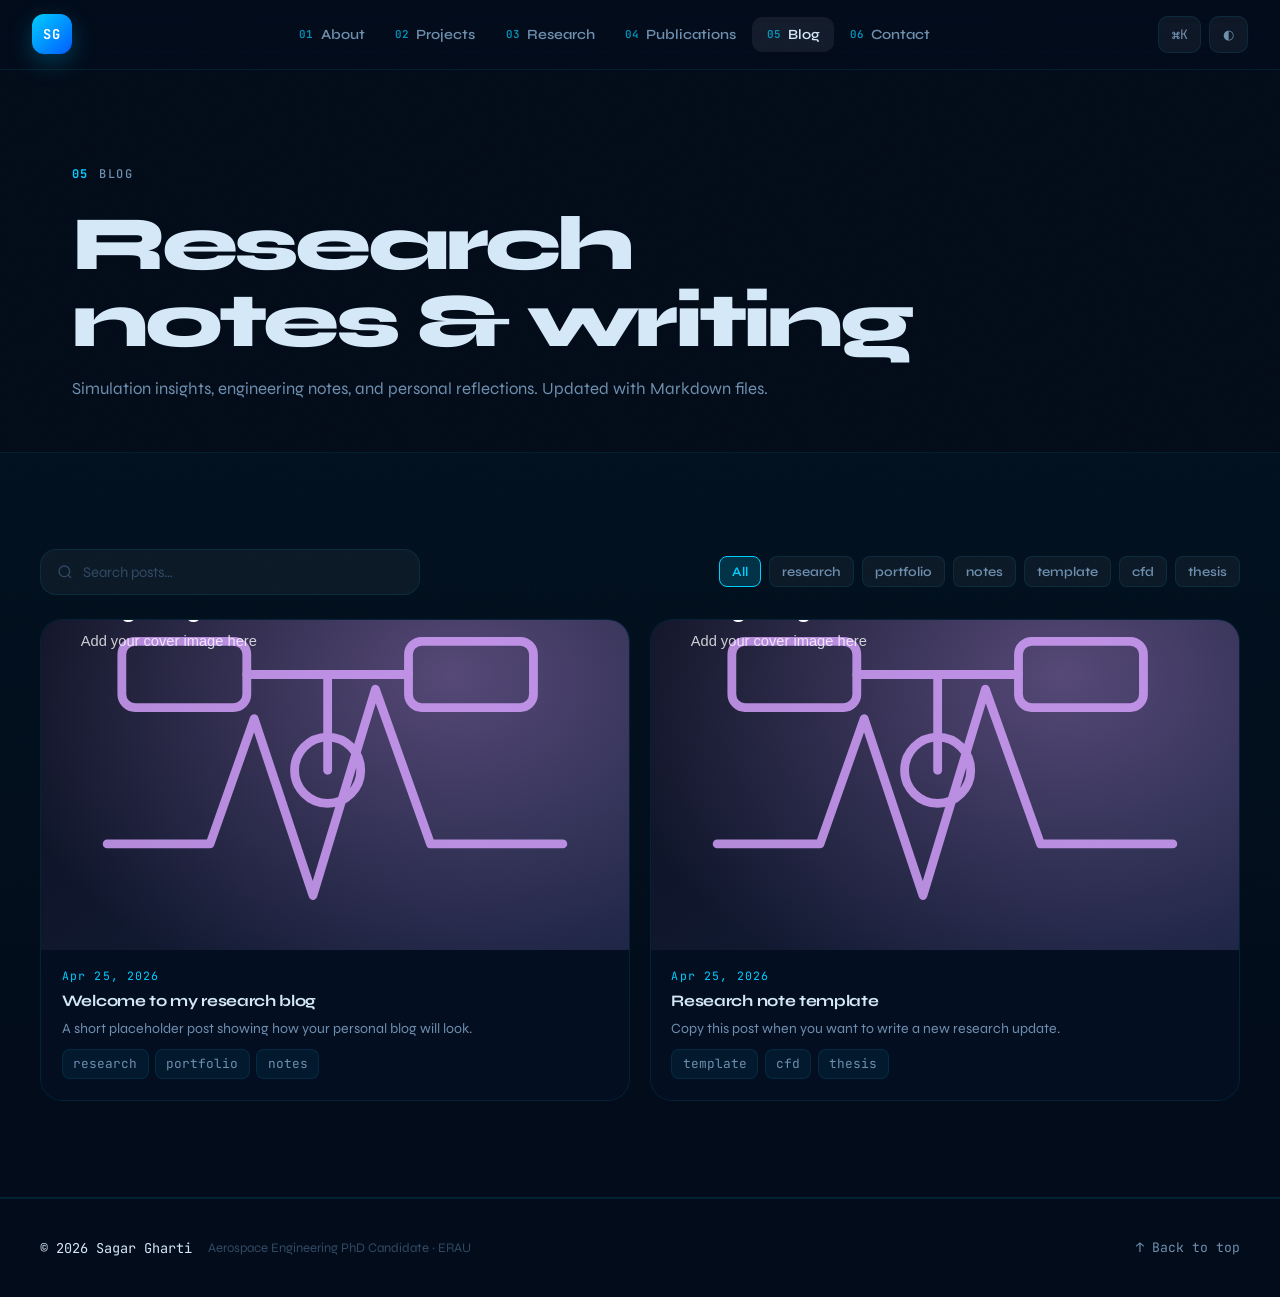
==== blog.html @ 74892731 "Initial portfolio upload" ====
<!doctype html>
<html lang="en">
<head>
  <meta charset="utf-8" />
  <meta name="viewport" content="width=device-width, initial-scale=1" />
  <meta name="description" content="Sagar Gharti – research notes, simulation insights, and engineering writing." />
  <title>Blog | Sagar Gharti</title>
  <link rel="icon" href="assets/images/profile-placeholder.svg" />
  <link rel="preconnect" href="https://fonts.googleapis.com" />
  <link rel="preconnect" href="https://fonts.gstatic.com" crossorigin />
  <link href="https://fonts.googleapis.com/css2?family=Syne:wght@400;600;700;800&family=JetBrains+Mono:wght@400;500;700&display=swap" rel="stylesheet" />
  <link rel="stylesheet" href="styles.css" />
</head>
<body data-page="blog">
  <div class="progress-bar" id="progressBar"></div>
  <canvas class="flow-canvas" id="heroCanvas" aria-hidden="true"></canvas>
  <div class="noise-overlay" aria-hidden="true"></div>

  <header class="site-header" id="top">
    <a class="brand" href="index.html" aria-label="Go to home"><span class="brand-mark">SG</span></a>
    <nav class="nav" id="navMenu" aria-label="Main navigation">
      <a href="index.html#about" class="nav-link"><span class="nav-num">01</span>About</a>
      <a href="index.html#projects" class="nav-link"><span class="nav-num">02</span>Projects</a>
      <a href="index.html#research" class="nav-link"><span class="nav-num">03</span>Research</a>
      <a href="index.html#publications" class="nav-link"><span class="nav-num">04</span>Publications</a>
      <a href="blog.html" class="nav-link active"><span class="nav-num">05</span>Blog</a>
      <a href="index.html#contact" class="nav-link"><span class="nav-num">06</span>Contact</a>
    </nav>
    <div class="header-actions">
      <button class="cmd-btn" id="commandOpen" aria-label="Open command palette">⌘K</button>
      <button class="theme-btn" id="themeToggle" aria-label="Toggle theme">◐</button>
      <button class="menu-button" id="menuButton" aria-label="Open menu"><span></span><span></span><span></span></button>
    </div>
  </header>

  <main>
    <div class="section-pad subhero">
      <div class="section-label reveal"><span class="section-num">05</span><span>Blog</span></div>
      <h1 class="reveal">Research notes &amp; writing</h1>
      <p class="reveal">Simulation insights, engineering notes, and personal reflections. Updated with Markdown files.</p>
    </div>

    <section class="section section-pad section-alt">
      <div class="toolbar reveal">
        <label class="search-box">
          <svg width="16" height="16" viewBox="0 0 24 24" fill="none" stroke="currentColor" stroke-width="2"><circle cx="11" cy="11" r="8"/><line x1="21" y1="21" x2="16.65" y2="16.65"/></svg>
          <input id="blogSearch" type="search" placeholder="Search posts…" />
        </label>
        <div class="filter-chips" id="blogFilters"></div>
      </div>
      <div class="blog-grid large reveal" id="blogList"></div>
    </section>
  </main>

  <footer class="site-footer">
    <div class="footer-inner">
      <p class="footer-copy mono">© <span id="year"></span> Sagar Gharti</p>
      <p class="footer-sub">Aerospace Engineering PhD Candidate · ERAU</p>
      <a class="back-top" href="#top">↑ Back to top</a>
    </div>
  </footer>

  <div class="command-palette" id="commandPalette" aria-hidden="true">
    <div class="command-box">
      <div class="command-head"><span class="mono">Quick navigation</span><button id="commandClose" aria-label="Close">ESC</button></div>
      <input id="commandSearch" type="search" placeholder="Type: projects, blog, contact, CV…" autocomplete="off" />
      <div class="command-results" id="commandResults"></div>
    </div>
  </div>

  <script src="script.js"></script>
</body>
</html>
---- styles.css ----
/* ═══════════════════════════════════════════════════════
   SAGAR GHARTI — PORTFOLIO STYLESHEET
   Aesthetic: CFD Flow Field · Precision Engineering
   ═══════════════════════════════════════════════════════ */

/* ── Tokens ──────────────────────────────────────────── */
:root {
  color-scheme: dark;
  --bg:           #030c1a;
  --bg-alt:       #050f22;
  --surface:      rgba(5, 15, 36, 0.82);
  --surface-s:    rgba(5, 15, 36, 0.96);
  --border:       rgba(0, 200, 255, 0.1);
  --border-hi:    rgba(0, 200, 255, 0.32);
  --text:         #d4e8f8;
  --text-dim:     #6e8fae;
  --text-faint:   #314a65;
  --cyan:         #00ceff;
  --cyan-glow:    rgba(0, 206, 255, 0.18);
  --gold:         #f5a623;
  --gold-glow:    rgba(245, 166, 35, 0.15);
  --green:        #00e8a4;
  --danger:       #ff4d6a;
  --glow:         0 0 40px rgba(0, 206, 255, 0.14);
  --shadow:       0 24px 60px rgba(0, 0, 0, 0.45);
  --r-xl:         22px;
  --r-lg:         16px;
  --r-md:         10px;
  --max:          1200px;
  --font-d:       'Syne', system-ui, sans-serif;
  --font-m:       'JetBrains Mono', 'Courier New', monospace;
}

body.light {
  color-scheme: light;
  --bg:           #f0f5ff;
  --bg-alt:       #e6eeff;
  --surface:      rgba(255, 255, 255, 0.85);
  --surface-s:    rgba(255, 255, 255, 0.97);
  --border:       rgba(0, 100, 160, 0.12);
  --border-hi:    rgba(0, 100, 180, 0.35);
  --text:         #0d1f3c;
  --text-dim:     #3d5a7a;
  --text-faint:   #8aabcc;
  --glow:         0 0 40px rgba(0, 120, 200, 0.1);
  --shadow:       0 24px 60px rgba(0, 60, 120, 0.12);
}

/* ── Reset ───────────────────────────────────────────── */
*, *::before, *::after { box-sizing: border-box; }
html { scroll-behavior: smooth; }
body {
  margin: 0;
  font-family: var(--font-d);
  background: var(--bg);
  color: var(--text);
  min-height: 100vh;
  overflow-x: hidden;
  -webkit-font-smoothing: antialiased;
}
a { color: inherit; text-decoration: none; }
img { max-width: 100%; display: block; }
button { font-family: inherit; }

/* ── Background effects ──────────────────────────────── */
.flow-canvas {
  position: fixed;
  inset: 0;
  width: 100%;
  height: 100%;
  pointer-events: none;
  opacity: 0.4;
  z-index: -2;
}
.noise-overlay {
  position: fixed;
  inset: 0;
  z-index: -1;
  pointer-events: none;
  opacity: 0.025;
  background-image: url("data:image/svg+xml,%3Csvg viewBox='0 0 256 256' xmlns='http://www.w3.org/2000/svg'%3E%3Cfilter id='n'%3E%3CfeTurbulence type='fractalNoise' baseFrequency='0.9' numOctaves='4' stitchTiles='stitch'/%3E%3C/filter%3E%3Crect width='100%25' height='100%25' filter='url(%23n)'/%3E%3C/svg%3E");
  background-size: 200px 200px;
}

/* ── Progress bar ────────────────────────────────────── */
.progress-bar {
  position: fixed;
  top: 0; left: 0;
  height: 2px;
  width: 0;
  z-index: 999;
  background: linear-gradient(90deg, var(--cyan), var(--gold));
  transition: width 0.1s linear;
}

/* ── Corner bracket decorations ──────────────────────── */
.card-corner {
  position: absolute;
  width: 14px;
  height: 14px;
  pointer-events: none;
}
.card-corner-tl { top: 10px; left: 10px; border-top: 1.5px solid var(--cyan); border-left: 1.5px solid var(--cyan); border-radius: 2px 0 0 0; }
.card-corner-br { bottom: 10px; right: 10px; border-bottom: 1.5px solid var(--cyan); border-right: 1.5px solid var(--cyan); border-radius: 0 0 2px 0; }

/* ── Header ──────────────────────────────────────────── */
.site-header {
  position: sticky;
  top: 0;
  z-index: 50;
  display: flex;
  align-items: center;
  justify-content: space-between;
  padding: 0.9rem 2rem;
  max-width: 100%;
  backdrop-filter: blur(20px) saturate(160%);
  background: rgba(3, 12, 26, 0.75);
  border-bottom: 1px solid var(--border);
}
body.light .site-header {
  background: rgba(240, 245, 255, 0.8);
}
.site-header.compact { padding-top: 0.6rem; padding-bottom: 0.6rem; }

.brand {
  display: flex;
  align-items: center;
  gap: 0.75rem;
  font-family: var(--font-m);
  font-weight: 700;
  letter-spacing: 0.05em;
  flex-shrink: 0;
}
.brand-mark {
  width: 40px; height: 40px;
  display: grid; place-items: center;
  border-radius: 12px;
  background: linear-gradient(135deg, var(--cyan), #005cff);
  color: #fff;
  font-size: 0.85rem;
  font-weight: 700;
  letter-spacing: 0.04em;
  box-shadow: 0 8px 24px rgba(0, 206, 255, 0.25);
}

.nav {
  display: flex;
  gap: 0.1rem;
}
.nav-link {
  display: flex;
  align-items: center;
  gap: 0.45rem;
  padding: 0.55rem 0.9rem;
  border-radius: var(--r-md);
  color: var(--text-dim);
  font-size: 0.88rem;
  font-weight: 600;
  transition: color 150ms, background 150ms;
}
.nav-link:hover, .nav-link.active {
  color: var(--text);
  background: rgba(255, 255, 255, 0.07);
}
.nav-num {
  font-family: var(--font-m);
  font-size: 0.68rem;
  color: var(--cyan);
  opacity: 0.7;
}

.header-actions { display: flex; gap: 0.5rem; align-items: center; }

.cmd-btn, .theme-btn {
  display: flex; align-items: center; gap: 0.35rem;
  border: 1px solid var(--border);
  background: rgba(255, 255, 255, 0.05);
  color: var(--text-dim);
  border-radius: var(--r-md);
  padding: 0.55rem 0.8rem;
  cursor: pointer;
  font-family: var(--font-m);
  font-size: 0.82rem;
  transition: border-color 150ms, color 150ms;
}
.cmd-btn:hover, .theme-btn:hover { border-color: var(--border-hi); color: var(--cyan); }

.menu-button {
  display: none;
  flex-direction: column;
  gap: 4px;
  padding: 0.6rem;
  border: 1px solid var(--border);
  background: transparent;
  border-radius: var(--r-md);
  cursor: pointer;
}
.menu-button span { display: block; width: 18px; height: 1.5px; background: var(--text); transition: 200ms; }

/* ── Typography helpers ──────────────────────────────── */
.mono { font-family: var(--font-m); }
.gradient-text {
  background: linear-gradient(90deg, var(--cyan), var(--gold) 80%);
  -webkit-background-clip: text;
  color: transparent;
}

/* ── Section scaffolding ─────────────────────────────── */
.section-pad { max-width: var(--max); margin: 0 auto; padding: 6rem 2rem; }

.section-alt {
  max-width: none;
  background: linear-gradient(180deg, rgba(0, 206, 255, 0.03) 0%, transparent 100%);
  border-block: 1px solid var(--border);
}
.section-alt > * { max-width: var(--max); margin-left: auto; margin-right: auto; }
.section-alt.section-pad { max-width: none; }
.section-alt.section-pad > *:not(.section-label):not(.section-heading):not(.toolbar):not(div) {
  max-width: var(--max);
}

.section-label {
  display: flex;
  align-items: center;
  gap: 0.65rem;
  font-family: var(--font-m);
  font-size: 0.75rem;
  font-weight: 500;
  color: var(--text-dim);
  letter-spacing: 0.12em;
  text-transform: uppercase;
  margin-bottom: 1.5rem;
}
.section-num {
  color: var(--cyan);
  font-weight: 700;
}

.section-heading { max-width: 760px; margin-bottom: 2.5rem; }
.section-heading h2 {
  margin: 0 0 1rem;
  font-size: clamp(2.2rem, 4.5vw, 3.8rem);
  font-weight: 800;
  letter-spacing: -0.04em;
  line-height: 1.05;
}
.section-heading p { color: var(--text-dim); line-height: 1.75; margin: 0; font-size: 1.05rem; }

/* ── Hero ────────────────────────────────────────────── */
.hero {
  min-height: calc(100svh - 66px);
  display: grid;
  grid-template-columns: 1.15fr 0.85fr;
  gap: 3rem;
  align-items: center;
  padding-top: 5rem;
  padding-bottom: 5rem;
}

.hero-content { display: flex; flex-direction: column; gap: 0; }

.hero-eyebrow {
  display: flex;
  align-items: center;
  gap: 0.7rem;
  margin-bottom: 1.2rem;
  font-family: var(--font-m);
  font-size: 0.78rem;
  color: var(--cyan);
  letter-spacing: 0.1em;
}
.eyebrow-dot {
  width: 6px; height: 6px;
  border-radius: 50%;
  background: var(--cyan);
  box-shadow: 0 0 8px var(--cyan);
  animation: pulse-dot 2s infinite;
}
@keyframes pulse-dot {
  0%, 100% { opacity: 1; box-shadow: 0 0 8px var(--cyan); }
  50% { opacity: 0.5; box-shadow: 0 0 2px var(--cyan); }
}

.hero-title { margin: 0; display: flex; flex-direction: column; }
.name-line {
  font-size: clamp(3.5rem, 8vw, 7.5rem);
  font-weight: 800;
  letter-spacing: -0.065em;
  line-height: 0.9;
  margin-bottom: 0.15em;
}
.role-line {
  font-size: clamp(1.8rem, 4vw, 3.8rem);
  font-weight: 700;
  letter-spacing: -0.04em;
  line-height: 1;
  min-height: 1.2em;
}
.cursor-blink {
  color: var(--cyan);
  animation: blink 1s step-end infinite;
  font-weight: 300;
}
@keyframes blink { 50% { opacity: 0; } }

.hero-lede {
  color: var(--text-dim);
  font-size: 1.12rem;
  line-height: 1.75;
  max-width: 580px;
  margin: 1.6rem 0 0;
}

.hero-actions {
  display: flex;
  flex-wrap: wrap;
  gap: 0.75rem;
  margin-top: 2rem;
}

/* ── Hero card ───────────────────────────────────────── */
.hero-card {
  position: relative;
  border: 1px solid var(--border);
  border-radius: var(--r-xl);
  background: var(--surface);
  box-shadow: var(--shadow), inset 0 0 0 1px rgba(255,255,255,0.03);
  backdrop-filter: blur(24px);
  overflow: hidden;
  transition: transform 300ms ease, box-shadow 300ms ease;
}
.hero-card:hover {
  transform: translateY(-4px);
  box-shadow: var(--shadow), var(--glow);
}

.profile-img-frame {
  border-radius: var(--r-xl) var(--r-xl) 0 0;
  overflow: hidden;
  border-bottom: 1px solid var(--border);
  background: rgba(255,255,255,0.03);
}
.profile-img-frame img {
  width: 100%;
  aspect-ratio: 4/3;
  object-fit: cover;
}

.profile-body { padding: 1.4rem 1.5rem 1.5rem; }
.profile-status {
  display: flex;
  align-items: center;
  gap: 0.5rem;
  margin: 0 0 0.5rem;
  font-family: var(--font-m);
  font-size: 0.75rem;
  color: var(--green);
  letter-spacing: 0.06em;
}
.status-dot {
  width: 7px; height: 7px;
  border-radius: 50%;
  background: var(--green);
  box-shadow: 0 0 8px var(--green);
  animation: pulse-dot 2.4s infinite;
  flex-shrink: 0;
}

.profile-name { margin: 0; font-size: 1.55rem; font-weight: 800; letter-spacing: -0.03em; }
.profile-school { margin: 0.3rem 0 0; color: var(--text-dim); font-size: 0.92rem; }
.profile-divider { height: 1px; background: var(--border); margin: 1rem 0; }
.profile-links { display: flex; gap: 0.6rem; }
.profile-link {
  flex: 1;
  display: flex;
  align-items: center;
  justify-content: center;
  gap: 0.4rem;
  padding: 0.6rem;
  border: 1px solid var(--border);
  border-radius: var(--r-md);
  background: rgba(255,255,255,0.04);
  color: var(--text-dim);
  font-size: 0.85rem;
  font-weight: 600;
  transition: border-color 150ms, color 150ms, background 150ms;
}
.profile-link:hover { border-color: var(--border-hi); color: var(--cyan); background: var(--cyan-glow); }

/* ── Buttons ─────────────────────────────────────────── */
.btn {
  display: inline-flex;
  align-items: center;
  gap: 0.4rem;
  border-radius: var(--r-lg);
  padding: 0.8rem 1.3rem;
  font-family: var(--font-d);
  font-weight: 700;
  font-size: 0.95rem;
  border: 1px solid transparent;
  cursor: pointer;
  transition: transform 160ms ease, box-shadow 160ms ease, background 160ms ease, border-color 160ms ease;
  white-space: nowrap;
}
.btn:hover { transform: translateY(-2px); }

.btn-primary {
  background: var(--cyan);
  color: #020c1a;
  border-color: var(--cyan);
  box-shadow: 0 10px 30px rgba(0, 206, 255, 0.28);
}
.btn-primary:hover { box-shadow: 0 14px 40px rgba(0, 206, 255, 0.4); }

.btn-outline {
  border-color: var(--border-hi);
  color: var(--text);
  background: transparent;
}
.btn-outline:hover { border-color: var(--cyan); color: var(--cyan); background: var(--cyan-glow); }

.btn-ghost {
  color: var(--text-dim);
  background: transparent;
  border-color: var(--border);
}
.btn-ghost:hover { color: var(--text); border-color: var(--border-hi); background: rgba(255,255,255,0.05); }

/* ── Stats strip ─────────────────────────────────────── */
.stats-strip {
  max-width: var(--max);
  margin: 0 auto;
  padding: 0 2rem 3rem;
  display: grid;
  grid-template-columns: repeat(4, 1fr);
  gap: 1rem;
}
.stat-card {
  position: relative;
  border: 1px solid var(--border);
  background: var(--surface);
  border-radius: var(--r-lg);
  padding: 1.3rem 1.4rem;
  backdrop-filter: blur(10px);
  overflow: hidden;
}
.stat-card::before {
  content: '';
  position: absolute;
  top: 0; left: 0; right: 0;
  height: 2px;
  background: linear-gradient(90deg, var(--cyan), transparent);
}
.stat-card strong {
  display: block;
  font-size: 1.35rem;
  font-weight: 800;
  letter-spacing: -0.02em;
  color: var(--text);
  margin-bottom: 0.3rem;
}
.stat-card span { color: var(--text-dim); font-size: 0.85rem; font-family: var(--font-m); }

/* ── Glass cards ─────────────────────────────────────── */
.glass-card {
  position: relative;
  border: 1px solid var(--border);
  background: var(--surface);
  border-radius: var(--r-xl);
  box-shadow: var(--shadow);
  backdrop-filter: blur(20px);
  padding: 1.8rem;
  transition: border-color 220ms ease;
}
.glass-card:hover { border-color: var(--border-hi); }
.glass-card h3 {
  margin: 0 0 1rem;
  font-size: 1.15rem;
  font-weight: 700;
  letter-spacing: -0.02em;
  color: var(--text);
}

/* ── About grid ──────────────────────────────────────── */
.about-grid { display: grid; grid-template-columns: 1.05fr 0.95fr; gap: 1.2rem; }
.glass-card p { color: var(--text-dim); line-height: 1.75; margin: 0 0 1rem; }

.course-tags { display: flex; flex-wrap: wrap; gap: 0.5rem; margin-top: 0.5rem; }
.tag {
  display: inline-flex;
  align-items: center;
  border-radius: 8px;
  padding: 0.35rem 0.65rem;
  border: 1px solid var(--border);
  background: rgba(0, 206, 255, 0.06);
  color: var(--text-dim);
  font-size: 0.8rem;
  font-family: var(--font-m);
}

.skill-groups { display: flex; flex-direction: column; gap: 0; }
.skill-group { padding: 0.9rem 0; border-top: 1px solid var(--border); }
.skill-group:first-child { border-top: none; padding-top: 0; }
.skill-group strong {
  display: block;
  margin-bottom: 0.6rem;
  font-size: 0.78rem;
  font-family: var(--font-m);
  color: var(--cyan);
  letter-spacing: 0.08em;
  text-transform: uppercase;
}
.tag-row { display: flex; flex-wrap: wrap; gap: 0.4rem; }

/* ── Toolbar ─────────────────────────────────────────── */
.toolbar {
  display: flex;
  gap: 1rem;
  align-items: center;
  justify-content: space-between;
  margin-bottom: 1.5rem;
}
.search-box {
  display: flex;
  align-items: center;
  gap: 0.6rem;
  border: 1px solid var(--border);
  background: rgba(255,255,255,0.04);
  border-radius: var(--r-lg);
  padding: 0 1rem;
  min-width: min(380px, 100%);
  transition: border-color 150ms;
}
.search-box:focus-within { border-color: var(--border-hi); }
.search-box svg { color: var(--text-faint); flex-shrink: 0; }
.search-box input {
  width: 100%;
  border: none;
  background: transparent;
  color: var(--text);
  font-family: var(--font-d);
  font-size: 0.92rem;
  padding: 0.8rem 0;
  outline: none;
}
.search-box input::placeholder { color: var(--text-faint); }

.filter-chips { display: flex; flex-wrap: wrap; gap: 0.5rem; }
.chip {
  display: inline-flex;
  align-items: center;
  border-radius: 8px;
  padding: 0.4rem 0.75rem;
  border: 1px solid var(--border);
  background: rgba(255,255,255,0.04);
  color: var(--text-dim);
  font-size: 0.82rem;
  font-weight: 600;
  cursor: pointer;
  transition: border-color 150ms, color 150ms, background 150ms;
}
.chip:hover { border-color: var(--border-hi); color: var(--text); }
.chip.active {
  border-color: var(--cyan);
  color: var(--cyan);
  background: var(--cyan-glow);
}

/* ── Project grid ────────────────────────────────────── */
.project-grid {
  display: grid;
  grid-template-columns: repeat(3, 1fr);
  gap: 1.2rem;
}
.project-card {
  position: relative;
  border: 1px solid var(--border);
  background: var(--surface);
  border-radius: var(--r-xl);
  overflow: hidden;
  display: flex;
  flex-direction: column;
  cursor: pointer;
  transition: transform 220ms ease, border-color 220ms ease, box-shadow 220ms ease;
}
.project-card:hover {
  transform: translateY(-6px);
  border-color: var(--border-hi);
  box-shadow: var(--glow);
}
.project-card-img {
  position: relative;
  overflow: hidden;
}
.project-card-img img {
  width: 100%;
  aspect-ratio: 16/10;
  object-fit: cover;
  transition: transform 400ms ease;
}
.project-card:hover .project-card-img img { transform: scale(1.04); }
.project-card-overlay {
  position: absolute;
  inset: 0;
  background: linear-gradient(to top, rgba(3, 12, 26, 0.85), transparent 50%);
  display: flex;
  align-items: flex-end;
  padding: 1rem;
  opacity: 0;
  transition: opacity 220ms ease;
}
.project-card:hover .project-card-overlay { opacity: 1; }
.project-card-overlay span {
  font-size: 0.82rem;
  font-family: var(--font-m);
  color: var(--cyan);
  letter-spacing: 0.08em;
}
.project-body {
  padding: 1.2rem 1.3rem 1.3rem;
  display: flex;
  flex-direction: column;
  gap: 0.55rem;
  flex: 1;
}
.project-body h3 {
  margin: 0;
  font-size: 1rem;
  font-weight: 700;
  letter-spacing: -0.02em;
  line-height: 1.3;
}
.project-body p {
  margin: 0;
  color: var(--text-dim);
  font-size: 0.88rem;
  line-height: 1.55;
}
.project-meta {
  display: flex;
  justify-content: space-between;
  align-items: center;
  margin-top: auto;
  padding-top: 0.5rem;
  border-top: 1px solid var(--border);
  color: var(--text-faint);
  font-family: var(--font-m);
  font-size: 0.75rem;
}
.project-meta-arrow { color: var(--cyan); }

/* ── Research map ────────────────────────────────────── */
.research-map {
  display: grid;
  grid-template-columns: repeat(3, 1fr);
  gap: 1rem;
}
.research-node {
  display: flex;
  align-items: center;
  gap: 0.75rem;
  min-height: 80px;
  padding: 1.2rem 1.5rem;
  border-radius: var(--r-xl);
  border: 1px solid var(--border);
  background: var(--surface);
  color: var(--text-dim);
  font-family: var(--font-d);
  font-size: 0.95rem;
  font-weight: 600;
  cursor: pointer;
  transition: border-color 200ms, color 200ms, background 200ms, transform 200ms, box-shadow 200ms;
  text-align: left;
}
.research-node:hover {
  border-color: var(--border-hi);
  color: var(--text);
  background: var(--cyan-glow);
  transform: translateY(-3px);
  box-shadow: var(--glow);
}
.research-node.active {
  border-color: var(--cyan);
  color: var(--cyan);
  background: var(--cyan-glow);
}
.node-icon {
  font-size: 1.2rem;
  color: var(--cyan);
  flex-shrink: 0;
}

/* ── Timeline ────────────────────────────────────────── */
.timeline {
  position: relative;
  display: flex;
  flex-direction: column;
  gap: 1.2rem;
  padding-left: 2.5rem;
}
.timeline::before {
  content: '';
  position: absolute;
  left: 0;
  top: 8px;
  bottom: 8px;
  width: 1px;
  background: linear-gradient(180deg, var(--cyan), transparent);
}
.timeline-item { position: relative; }
.timeline-dot {
  position: absolute;
  left: -2.5rem;
  top: 1.2rem;
  width: 10px; height: 10px;
  border-radius: 50%;
  background: var(--cyan);
  box-shadow: 0 0 12px rgba(0, 206, 255, 0.5);
  transform: translateX(calc(-50% + 0.5px));
}
.timeline-card {
  border: 1px solid var(--border);
  background: var(--surface);
  border-radius: var(--r-lg);
  padding: 1.4rem 1.5rem;
  backdrop-filter: blur(12px);
  transition: border-color 220ms ease;
}
.timeline-card:hover { border-color: var(--border-hi); }
.timeline-card-top {
  display: flex;
  align-items: flex-start;
  justify-content: space-between;
  gap: 1rem;
  margin-bottom: 0.4rem;
}
.timeline-card h3 {
  margin: 0;
  font-size: 1.1rem;
  font-weight: 700;
  letter-spacing: -0.02em;
}
.timeline-period {
  font-family: var(--font-m);
  font-size: 0.72rem;
  color: var(--cyan);
  letter-spacing: 0.08em;
  white-space: nowrap;
  padding: 0.3rem 0.6rem;
  border: 1px solid rgba(0, 206, 255, 0.2);
  border-radius: 6px;
  flex-shrink: 0;
}
.timeline-org {
  color: var(--text-dim);
  font-size: 0.9rem;
  margin: 0 0 0.8rem;
}
.timeline-card ul {
  margin: 0;
  padding-left: 1.2rem;
  color: var(--text-dim);
  font-size: 0.9rem;
  line-height: 1.75;
}

/* ── Education grid ──────────────────────────────────── */
.edu-grid {
  display: grid;
  grid-template-columns: repeat(3, 1fr);
  gap: 1.2rem;
}
.edu-card {
  position: relative;
  border: 1px solid var(--border);
  background: var(--surface);
  border-radius: var(--r-xl);
  padding: 1.5rem;
  backdrop-filter: blur(12px);
  transition: border-color 220ms ease;
}
.edu-card:hover { border-color: var(--border-hi); }
.edu-card::before {
  content: '';
  position: absolute;
  top: 0; left: 0; right: 0;
  height: 2px;
  border-radius: var(--r-xl) var(--r-xl) 0 0;
  background: linear-gradient(90deg, var(--cyan), var(--gold));
}
.edu-period {
  font-family: var(--font-m);
  font-size: 0.72rem;
  color: var(--cyan);
  letter-spacing: 0.1em;
  margin: 0 0 0.75rem;
}
.edu-degree {
  font-size: 1rem;
  font-weight: 800;
  letter-spacing: -0.02em;
  margin: 0 0 0.3rem;
  line-height: 1.25;
}
.edu-school {
  color: var(--text-dim);
  font-size: 0.88rem;
  margin: 0 0 0.75rem;
}
.edu-note {
  color: var(--text-faint);
  font-size: 0.82rem;
  line-height: 1.6;
  margin: 0;
  font-family: var(--font-m);
}

/* ── Publications ────────────────────────────────────── */
.publication-list { display: flex; flex-direction: column; gap: 1rem; }
.publication-card {
  display: grid;
  grid-template-columns: 1fr auto;
  gap: 1.5rem;
  align-items: center;
  border: 1px solid var(--border);
  background: var(--surface);
  border-radius: var(--r-lg);
  padding: 1.3rem 1.5rem;
  backdrop-filter: blur(12px);
  transition: border-color 220ms ease;
}
.publication-card:hover { border-color: var(--border-hi); }
.pub-type {
  font-family: var(--font-m);
  font-size: 0.68rem;
  font-weight: 700;
  color: var(--gold);
  letter-spacing: 0.14em;
  text-transform: uppercase;
  margin-bottom: 0.4rem;
}
.publication-card h3 {
  margin: 0 0 0.4rem;
  font-size: 1rem;
  font-weight: 700;
  letter-spacing: -0.02em;
}
.publication-card p { margin: 0; color: var(--text-dim); font-size: 0.88rem; }

/* ── Blog grid ───────────────────────────────────────── */
.blog-grid {
  display: grid;
  grid-template-columns: repeat(3, 1fr);
  gap: 1.2rem;
  margin-bottom: 0;
}
.blog-grid.large { grid-template-columns: repeat(2, 1fr); }
.blog-card {
  border: 1px solid var(--border);
  background: var(--surface);
  border-radius: var(--r-xl);
  overflow: hidden;
  backdrop-filter: blur(12px);
  transition: transform 220ms ease, border-color 220ms ease, box-shadow 220ms ease;
}
.blog-card:hover {
  transform: translateY(-5px);
  border-color: var(--border-hi);
  box-shadow: var(--glow);
}
.blog-card img { width: 100%; aspect-ratio: 16/9; object-fit: cover; }
.blog-card-body { padding: 1.1rem 1.3rem 1.3rem; }
.blog-date {
  font-family: var(--font-m);
  font-size: 0.72rem;
  color: var(--cyan);
  letter-spacing: 0.1em;
  margin-bottom: 0.5rem;
}
.blog-card-body h3 {
  margin: 0 0 0.4rem;
  font-size: 1rem;
  font-weight: 700;
  letter-spacing: -0.02em;
  line-height: 1.3;
}
.blog-card-body p { color: var(--text-dim); line-height: 1.6; font-size: 0.88rem; margin: 0; }

/* ── Contact card ────────────────────────────────────── */
.contact-card {
  position: relative;
  border: 1px solid var(--border);
  background: var(--surface);
  border-radius: var(--r-xl);
  padding: 0;
  overflow: hidden;
  display: grid;
  grid-template-columns: 1fr 0.45fr;
  max-width: 900px;
  margin: 0 auto;
  box-shadow: var(--shadow);
}
.contact-inner {
  padding: clamp(2rem, 5vw, 3.5rem);
}
.contact-inner h2 {
  font-size: clamp(1.8rem, 4vw, 3rem);
  font-weight: 800;
  letter-spacing: -0.04em;
  line-height: 1.1;
  margin: 0 0 1rem;
}
.contact-inner p { color: var(--text-dim); line-height: 1.7; margin: 0 0 1.8rem; }
.contact-deco {
  background:
    repeating-linear-gradient(0deg, var(--border) 0px, var(--border) 1px, transparent 1px, transparent 28px),
    repeating-linear-gradient(90deg, var(--border) 0px, var(--border) 1px, transparent 1px, transparent 28px);
  background-color: rgba(0, 206, 255, 0.03);
}

/* ── Footer ──────────────────────────────────────────── */
.site-footer {
  border-top: 1px solid var(--border);
  padding: 2.5rem 2rem;
}
.footer-inner {
  max-width: var(--max);
  margin: 0 auto;
  display: flex;
  align-items: center;
  gap: 1rem;
  flex-wrap: wrap;
}
.footer-copy { margin: 0; font-family: var(--font-m); font-size: 0.85rem; }
.footer-sub { margin: 0; color: var(--text-faint); font-size: 0.82rem; flex: 1; }
.back-top {
  font-family: var(--font-m);
  font-size: 0.82rem;
  color: var(--text-dim);
  transition: color 150ms;
}
.back-top:hover { color: var(--cyan); }

/* ── Modal ───────────────────────────────────────────── */
.project-modal {
  width: min(980px, calc(100vw - 2rem));
  border: 1px solid var(--border-hi);
  border-radius: var(--r-xl);
  padding: 0;
  background: var(--surface-s);
  color: var(--text);
  box-shadow: var(--shadow), var(--glow);
}
.project-modal::backdrop { background: rgba(2, 6, 16, 0.8); backdrop-filter: blur(8px); }
.modal-close {
  position: absolute;
  top: 1.1rem; right: 1.1rem;
  z-index: 2;
  width: 38px; height: 38px;
  display: grid; place-items: center;
  border: 1px solid var(--border);
  background: rgba(255,255,255,0.06);
  color: var(--text);
  border-radius: 10px;
  cursor: pointer;
  font-size: 1.1rem;
  transition: border-color 150ms, background 150ms;
}
.modal-close:hover { border-color: var(--border-hi); background: rgba(255,255,255,0.12); }
.modal-layout { display: grid; grid-template-columns: 0.9fr 1.1fr; }
.modal-layout img { height: 100%; object-fit: cover; min-height: 420px; border-radius: var(--r-xl) 0 0 var(--r-xl); }
.modal-text { padding: 2.2rem; }
.modal-eyebrow {
  font-family: var(--font-m);
  font-size: 0.72rem;
  color: var(--gold);
  letter-spacing: 0.14em;
  text-transform: uppercase;
  margin-bottom: 0.6rem;
}
.modal-text h2 {
  margin: 0 0 1rem;
  font-size: 1.9rem;
  font-weight: 800;
  letter-spacing: -0.04em;
  line-height: 1.1;
}
.modal-text p, .modal-text li { color: var(--text-dim); line-height: 1.7; font-size: 0.95rem; }
.modal-text h3 { font-size: 0.8rem; font-family: var(--font-m); text-transform: uppercase; letter-spacing: 0.1em; color: var(--text-dim); margin: 1.4rem 0 0.6rem; }
.modal-links { display: flex; flex-wrap: wrap; gap: 0.6rem; margin-top: 0.5rem; }

/* ── Command palette ─────────────────────────────────── */
.command-palette {
  position: fixed;
  inset: 0;
  z-index: 100;
  display: none;
  place-items: start center;
  padding-top: 12vh;
  background: rgba(2, 8, 20, 0.6);
  backdrop-filter: blur(12px);
}
.command-palette.open { display: grid; }
.command-box {
  width: min(640px, calc(100vw - 2rem));
  border: 1px solid var(--border-hi);
  background: var(--surface-s);
  border-radius: var(--r-xl);
  padding: 1.2rem;
  box-shadow: var(--shadow), var(--glow);
}
.command-head {
  display: flex;
  justify-content: space-between;
  align-items: center;
  margin-bottom: 0.8rem;
}
.command-head span {
  font-family: var(--font-m);
  font-size: 0.78rem;
  color: var(--text-dim);
  letter-spacing: 0.08em;
}
.command-head button {
  font-family: var(--font-m);
  font-size: 0.72rem;
  padding: 0.3rem 0.55rem;
  border: 1px solid var(--border);
  border-radius: 6px;
  background: transparent;
  color: var(--text-faint);
  cursor: pointer;
}
.command-box input {
  width: 100%;
  border: 1px solid var(--border);
  background: rgba(255,255,255,0.04);
  color: var(--text);
  border-radius: var(--r-md);
  padding: 0.9rem 1rem;
  font-family: var(--font-d);
  font-size: 0.95rem;
  outline: none;
}
.command-box input:focus { border-color: var(--border-hi); }
.command-results { display: flex; flex-direction: column; gap: 0.3rem; margin-top: 0.8rem; }
.command-item {
  display: flex;
  justify-content: space-between;
  gap: 1rem;
  padding: 0.8rem 0.9rem;
  border-radius: var(--r-md);
  color: var(--text-dim);
  font-size: 0.9rem;
  transition: background 120ms, color 120ms;
  cursor: pointer;
}
.command-item:hover { background: rgba(255,255,255,0.07); color: var(--text); }
.command-item strong { color: var(--text); }
.command-item span { font-size: 0.82rem; color: var(--text-faint); }

/* ── Blog / post page ────────────────────────────────── */
.subhero { padding-top: 6rem; padding-bottom: 3rem; }
.subhero h1 { font-size: clamp(2.5rem, 6vw, 5rem); font-weight: 800; letter-spacing: -0.05em; line-height: 1; max-width: 900px; margin: 0 0 1rem; }
.subhero p { color: var(--text-dim); max-width: 700px; font-size: 1.05rem; line-height: 1.7; margin: 0; }
.post-shell {
  max-width: 800px;
  margin: 0 auto 5rem;
  padding: 2rem;
  border: 1px solid var(--border);
  background: var(--surface);
  border-radius: var(--r-xl);
  backdrop-filter: blur(12px);
}
.post-shell h1 { font-size: clamp(2rem, 5vw, 3.8rem); font-weight: 800; letter-spacing: -0.05em; line-height: 1.05; }
.post-shell h2 { font-size: 1.6rem; margin-top: 2.5rem; }
.post-shell h3 { font-size: 1.2rem; margin-top: 2rem; }
.post-shell p, .post-shell li { color: var(--text-dim); line-height: 1.8; }
.post-shell img { border-radius: var(--r-lg); border: 1px solid var(--border); margin: 1.5rem 0; }
.post-shell code {
  font-family: var(--font-m);
  padding: 0.15rem 0.4rem;
  border-radius: 5px;
  background: rgba(0, 206, 255, 0.1);
  border: 1px solid var(--border);
  font-size: 0.88em;
}
.post-shell pre { background: rgba(0, 206, 255, 0.05); border: 1px solid var(--border); border-radius: var(--r-lg); padding: 1.2rem; overflow-x: auto; }
.post-shell pre code { background: none; border: none; padding: 0; font-size: 0.9rem; }
.post-meta { display: flex; flex-wrap: wrap; gap: 0.5rem; margin-bottom: 1.5rem; align-items: center; }
.post-meta span { color: var(--cyan); font-family: var(--font-m); font-size: 0.8rem; }

/* ── Content editor ──────────────────────────────────── */
.editor-grid { display: grid; grid-template-columns: 1.1fr 0.9fr; gap: 1rem; align-items: start; }
.editor-card { padding: 1.5rem; }
.editor-card label { display: grid; gap: 0.45rem; margin: 0.8rem 0; color: var(--text-dim); font-size: 0.85rem; font-weight: 600; font-family: var(--font-m); }
.editor-card input, .editor-card textarea {
  width: 100%;
  border: 1px solid var(--border);
  background: rgba(255,255,255,0.04);
  color: var(--text);
  border-radius: var(--r-md);
  padding: 0.8rem 1rem;
  font-family: var(--font-d);
  font-size: 0.92rem;
  outline: none;
  transition: border-color 150ms;
}
.editor-card input:focus, .editor-card textarea:focus { border-color: var(--border-hi); }
.editor-card textarea { resize: vertical; font-family: var(--font-m); }
.editor-card ol { color: var(--text-dim); line-height: 1.8; }

/* ── Scroll reveal ───────────────────────────────────── */
.reveal { opacity: 0; transform: translateY(20px); transition: opacity 600ms ease, transform 600ms ease; }
.reveal.visible { opacity: 1; transform: none; }

/* ── Utility ─────────────────────────────────────────── */
.center { text-align: center; }

code {
  font-family: var(--font-m);
  padding: 0.18rem 0.38rem;
  border-radius: 5px;
  background: rgba(0, 206, 255, 0.1);
  border: 1px solid var(--border);
  font-size: 0.88em;
}

/* ── 404 page ────────────────────────────────────────── */
.page-404 { display: flex; flex-direction: column; align-items: center; justify-content: center; min-height: 60vh; text-align: center; gap: 1.5rem; }
.page-404 h1 { font-size: 6rem; font-weight: 800; color: var(--cyan); margin: 0; }

/* ══ RESPONSIVE ═════════════════════════════════════════ */
@media (max-width: 1024px) {
  .hero { grid-template-columns: 1fr; gap: 2.5rem; padding-top: 4rem; }
  .hero-card { max-width: 480px; }
  .about-grid { grid-template-columns: 1fr; }
  .edu-grid { grid-template-columns: repeat(2, 1fr); }
}

@media (max-width: 900px) {
  .nav {
    position: fixed;
    top: 65px;
    left: 1rem; right: 1rem;
    flex-direction: column;
    background: var(--surface-s);
    border: 1px solid var(--border-hi);
    border-radius: var(--r-xl);
    padding: 0.75rem;
    display: none;
    z-index: 49;
    backdrop-filter: blur(24px);
  }
  .nav.open { display: flex; }
  .nav-link { padding: 0.9rem 1rem; border-radius: var(--r-md); }
  .menu-button { display: flex; }
  .project-grid, .research-map { grid-template-columns: repeat(2, 1fr); }
  .contact-card { grid-template-columns: 1fr; }
  .contact-deco { display: none; }
  .modal-layout { grid-template-columns: 1fr; }
  .modal-layout img { border-radius: var(--r-xl) var(--r-xl) 0 0; min-height: 220px; }
  .stats-strip { grid-template-columns: repeat(2, 1fr); }
}

@media (max-width: 640px) {
  .section-pad { padding: 4rem 1.2rem; }
  .hero { padding-top: 2.5rem; padding-bottom: 3rem; }
  .name-line { font-size: clamp(3rem, 14vw, 4.5rem); }
  .role-line { font-size: clamp(1.4rem, 7vw, 2.4rem); }
  .stats-strip, .project-grid, .research-map, .blog-grid, .blog-grid.large, .edu-grid { grid-template-columns: 1fr; }
  .toolbar { flex-direction: column; align-items: stretch; }
  .filter-chips { justify-content: flex-start; }
  .publication-card { grid-template-columns: 1fr; }
  .site-footer { padding: 1.5rem 1.2rem; }
  .footer-inner { flex-direction: column; align-items: flex-start; gap: 0.4rem; }
  .site-header { padding: 0.8rem 1.2rem; }
}
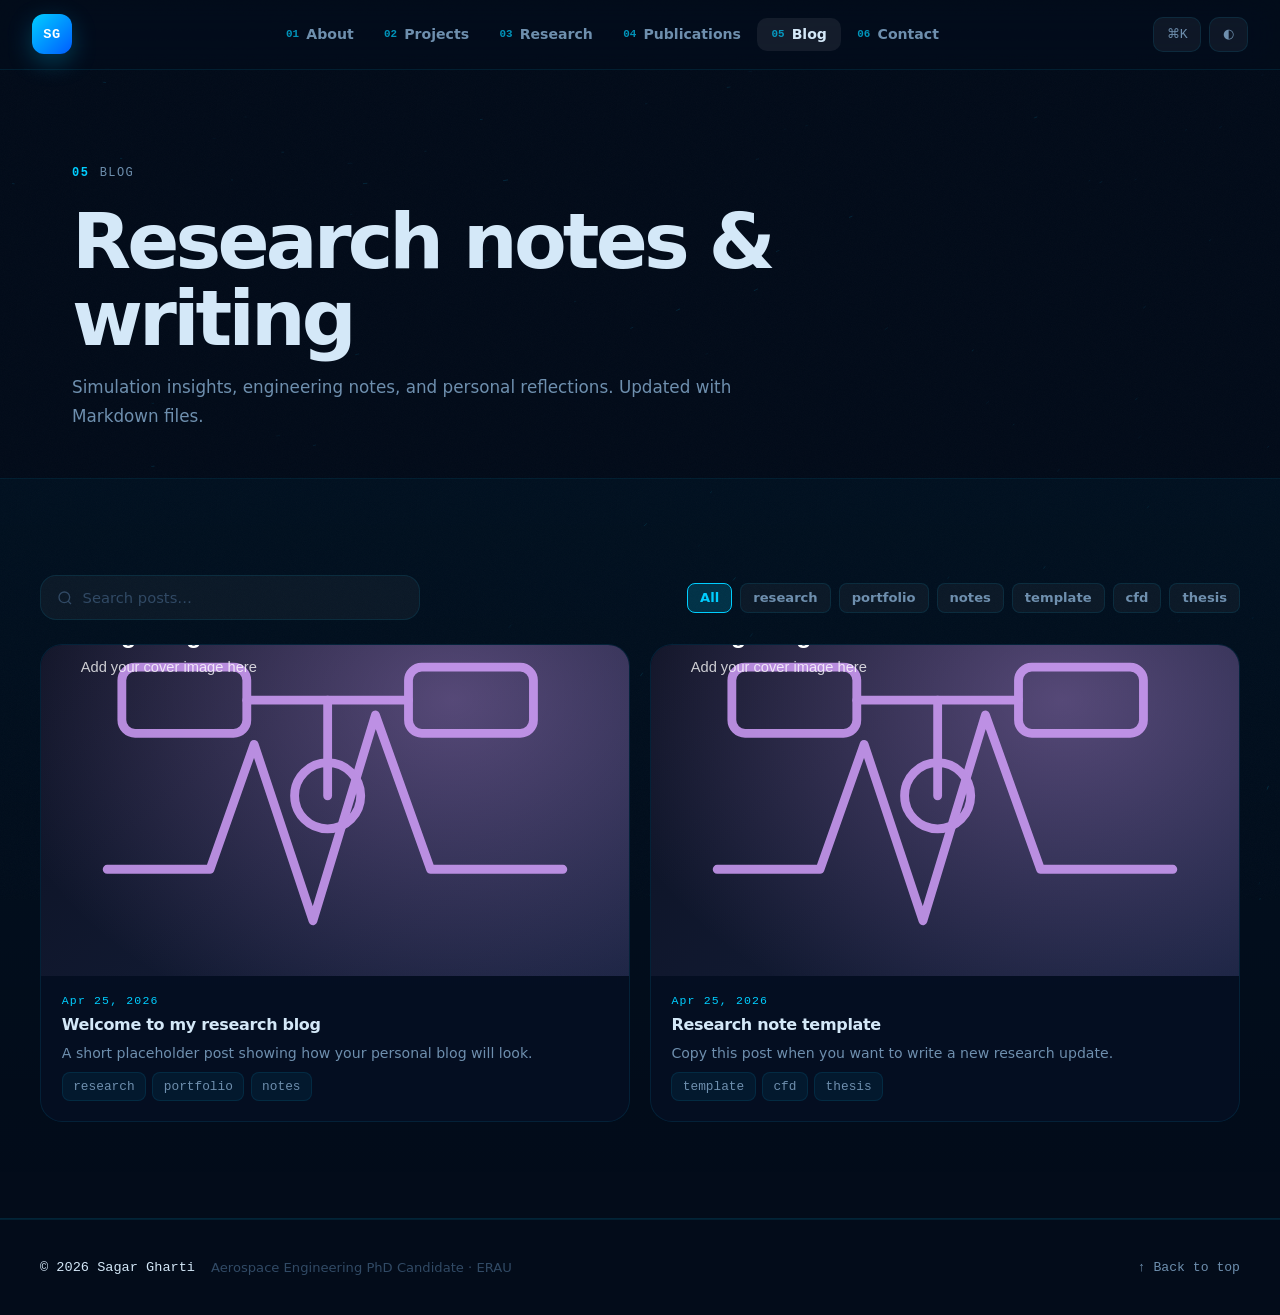
==== commit c8fc1312: "Changed display font to Outfit for better readability" ====
--- a/blog.html
+++ b/blog.html
@@ -8,7 +8,7 @@
   <link rel="icon" href="assets/images/profile-placeholder.svg" />
   <link rel="preconnect" href="https://fonts.googleapis.com" />
   <link rel="preconnect" href="https://fonts.gstatic.com" crossorigin />
-  <link href="https://fonts.googleapis.com/css2?family=Syne:wght@400;600;700;800&family=JetBrains+Mono:wght@400;500;700&display=swap" rel="stylesheet" />
+  <link href="https://fonts.googleapis.com/css2?family=Outfit:wght@400;600;700;800family=Syne:wght@400;600;700;800&family=JetBrains+Monofamily=JetBrains+Mono:wght@400;500;700&display=swap" rel="stylesheet" />
   <link rel="stylesheet" href="styles.css" />
 </head>
 <body data-page="blog">
